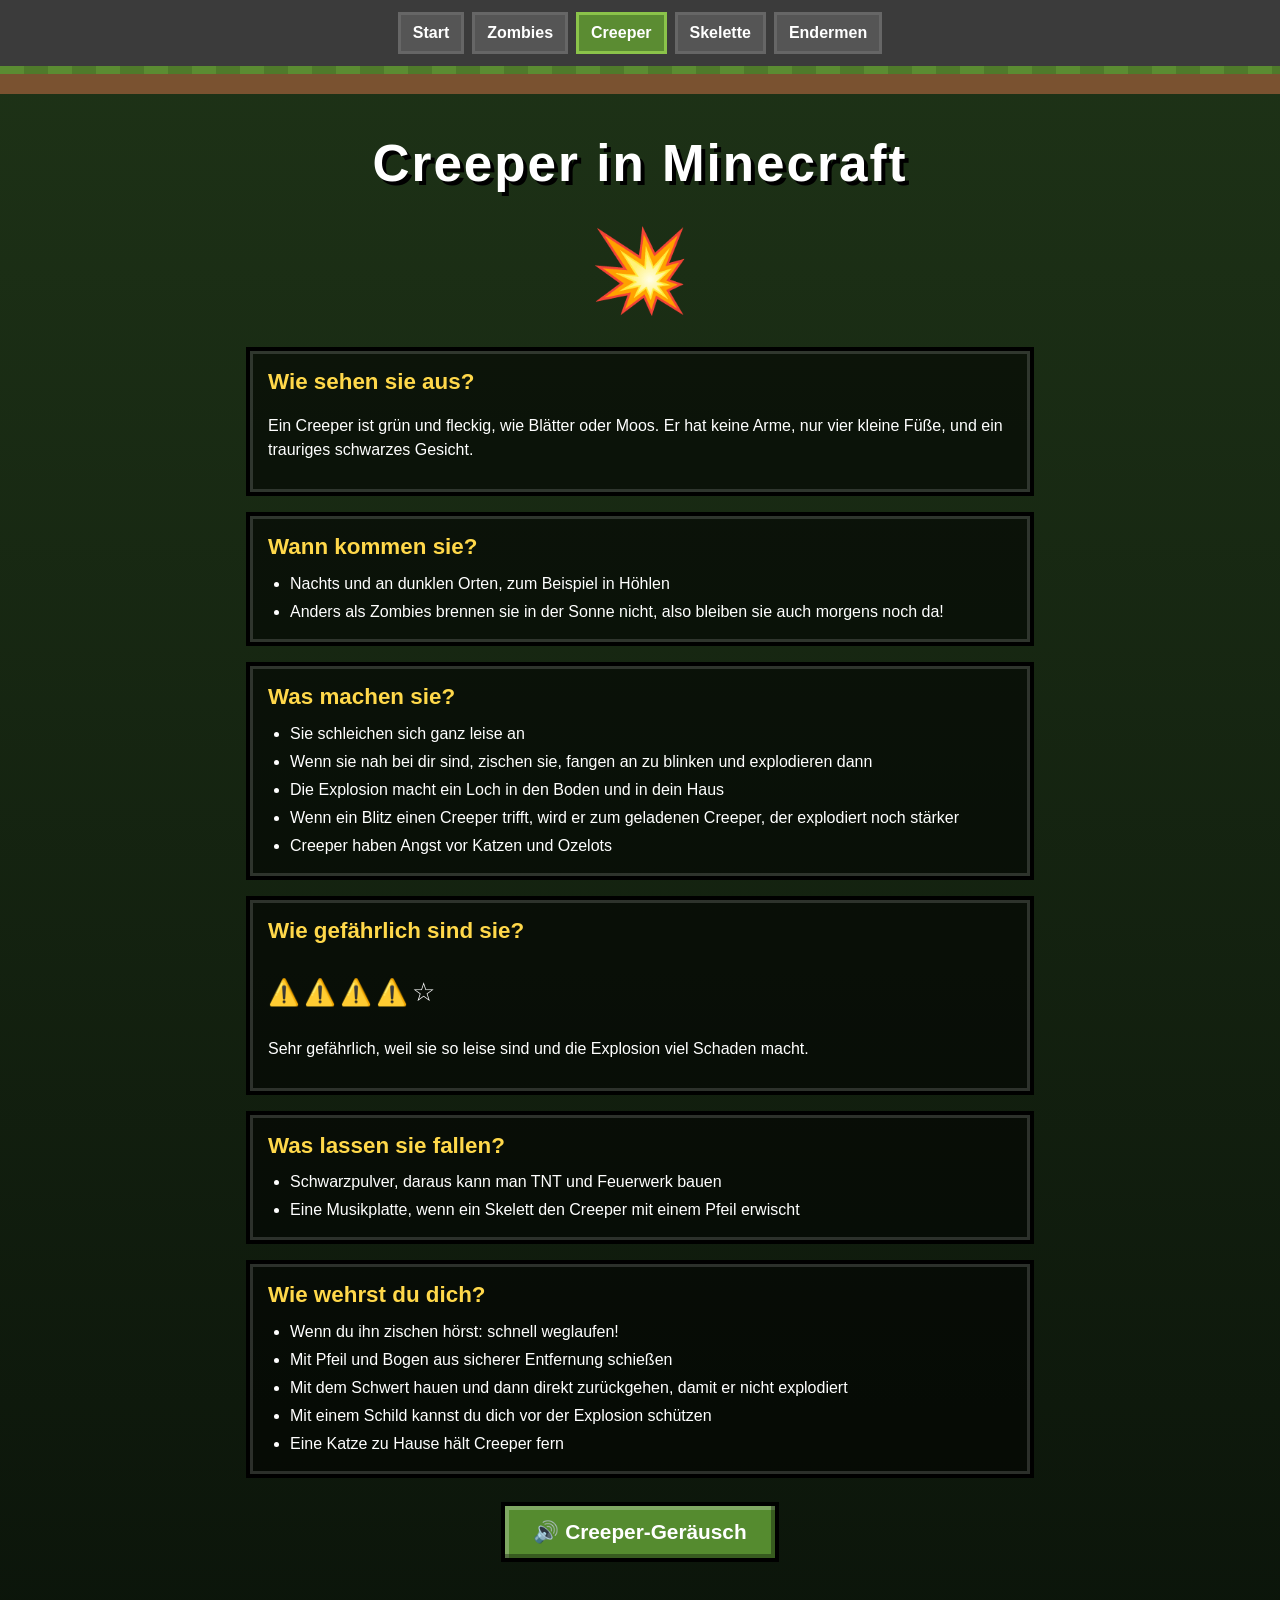
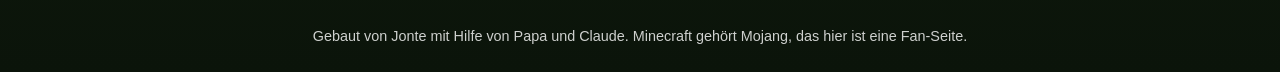
==== creeper.html @ ee716c89 "Mob-Seiten: Start, Zombies, Creeper, Skelette, Endermen mit Geräusch-Knöpfen Co-Authored-By: Claude " ====
<!DOCTYPE html>
<html lang="de">
<head>
  <meta charset="UTF-8">
  <meta name="viewport" content="width=device-width, initial-scale=1">
  <title>Creeper</title>
  <link rel="stylesheet" href="style.css">
  <style>body { --hintergrund-oben: #1e3317; --hintergrund-unten: #0b140a; --knopf: #558b2f; }</style>
</head>
<body>
  <nav>
    <a href="index.html">Start</a>
    <a href="zombie.html">Zombies</a>
    <a href="creeper.html" class="aktiv">Creeper</a>
    <a href="skelett.html">Skelette</a>
    <a href="enderman.html">Endermen</a>
  </nav>
  <div class="boden"></div>

  <main>
    <h1>Creeper in Minecraft</h1>
    <div class="grosses-zeichen">💥</div>

    <div class="kasten">
      <h2>Wie sehen sie aus?</h2>
      <p>Ein Creeper ist grün und fleckig, wie Blätter oder Moos. Er hat keine Arme, nur vier kleine Füße, und ein trauriges schwarzes Gesicht.</p>
    </div>

    <div class="kasten">
      <h2>Wann kommen sie?</h2>
      <ul>
        <li>Nachts und an dunklen Orten, zum Beispiel in Höhlen</li>
        <li>Anders als Zombies brennen sie in der Sonne nicht, also bleiben sie auch morgens noch da!</li>
      </ul>
    </div>

    <div class="kasten">
      <h2>Was machen sie?</h2>
      <ul>
        <li>Sie schleichen sich ganz leise an</li>
        <li>Wenn sie nah bei dir sind, zischen sie, fangen an zu blinken und explodieren dann</li>
        <li>Die Explosion macht ein Loch in den Boden und in dein Haus</li>
        <li>Wenn ein Blitz einen Creeper trifft, wird er zum geladenen Creeper, der explodiert noch stärker</li>
        <li>Creeper haben Angst vor Katzen und Ozelots</li>
      </ul>
    </div>

    <div class="kasten">
      <h2>Wie gefährlich sind sie?</h2>
      <p class="gefahr">⚠️⚠️⚠️⚠️☆</p>
      <p>Sehr gefährlich, weil sie so leise sind und die Explosion viel Schaden macht.</p>
    </div>

    <div class="kasten">
      <h2>Was lassen sie fallen?</h2>
      <ul>
        <li>Schwarzpulver, daraus kann man TNT und Feuerwerk bauen</li>
        <li>Eine Musikplatte, wenn ein Skelett den Creeper mit einem Pfeil erwischt</li>
      </ul>
    </div>

    <div class="kasten">
      <h2>Wie wehrst du dich?</h2>
      <ul>
        <li>Wenn du ihn zischen hörst: schnell weglaufen!</li>
        <li>Mit Pfeil und Bogen aus sicherer Entfernung schießen</li>
        <li>Mit dem Schwert hauen und dann direkt zurückgehen, damit er nicht explodiert</li>
        <li>Mit einem Schild kannst du dich vor der Explosion schützen</li>
        <li>Eine Katze zu Hause hält Creeper fern</li>
      </ul>
    </div>

    <button class="knopf" onclick="creeperGeraeusch()">🔊 Creeper-Geräusch</button>
  </main>

  <footer>Gebaut von Jonte mit Hilfe von Papa und Claude. Minecraft gehört Mojang, das hier ist eine Fan-Seite.</footer>
  <script src="geraeusche.js"></script>
</body>
</html>
---- style.css ----
:root {
  --gras: #5b8c32;
  --erde: #7a5230;
  --stein: #3b3b3b;
  --text: #ffffff;
  --kasten: rgba(0, 0, 0, 0.55);
  --akzent: #ffd84a;
}

* { box-sizing: border-box; }

body {
  margin: 0;
  font-family: "Trebuchet MS", Verdana, sans-serif;
  color: var(--text);
  background: linear-gradient(var(--hintergrund-oben, #1b2a4a), var(--hintergrund-unten, #0d1424));
  min-height: 100vh;
  line-height: 1.5;
}

.boden {
  height: 28px;
  background: repeating-linear-gradient(90deg, var(--gras) 0 24px, #4f7a2b 24px 48px);
  border-bottom: 20px solid var(--erde);
}

nav {
  display: flex;
  flex-wrap: wrap;
  gap: 8px;
  justify-content: center;
  padding: 12px 16px;
  background: var(--stein);
}

nav a {
  color: var(--text);
  text-decoration: none;
  padding: 6px 12px;
  border: 3px solid #666;
  background: #555;
  font-weight: bold;
}

nav a:hover, nav a.aktiv { background: var(--gras); border-color: #8bc34a; }

main { max-width: 820px; margin: 0 auto; padding: 16px; }

h1 {
  text-align: center;
  font-size: clamp(2rem, 7vw, 3.2rem);
  margin: 16px 0 4px;
  text-shadow: 4px 4px 0 #000;
  letter-spacing: 2px;
}

.untertitel { text-align: center; font-size: 1.15rem; margin: 0 0 20px; }

.grosses-zeichen { text-align: center; font-size: 5rem; margin: 8px 0; }

.kasten {
  background: var(--kasten);
  border: 4px solid #000;
  box-shadow: inset 0 0 0 3px rgba(255, 255, 255, 0.15);
  padding: 14px 18px;
  margin: 16px 0;
}

.kasten h2 { margin: 0 0 8px; color: var(--akzent); font-size: 1.4rem; }
.kasten ul { margin: 0; padding-left: 22px; }
.kasten li { margin: 4px 0; }

.gefahr { font-size: 1.6rem; letter-spacing: 4px; }

.knopf {
  display: block;
  margin: 24px auto;
  padding: 14px 28px;
  font-size: 1.3rem;
  font-weight: bold;
  font-family: inherit;
  color: #fff;
  background: var(--knopf, #2e7d32);
  border: 4px solid #000;
  box-shadow: inset -4px -4px 0 rgba(0,0,0,0.35), inset 4px 4px 0 rgba(255,255,255,0.25);
  cursor: pointer;
}

.knopf:active { transform: translateY(3px); }

.kacheln {
  display: grid;
  grid-template-columns: repeat(auto-fit, minmax(160px, 1fr));
  gap: 16px;
  margin: 24px 0;
}

.kachel {
  display: block;
  text-align: center;
  text-decoration: none;
  color: #fff;
  padding: 20px 10px;
  border: 4px solid #000;
  box-shadow: inset -5px -5px 0 rgba(0,0,0,0.35), inset 5px 5px 0 rgba(255,255,255,0.2);
  font-size: 1.3rem;
  font-weight: bold;
  transition: transform 0.1s;
}

.kachel:hover { transform: scale(1.05); }
.kachel span { display: block; font-size: 3.5rem; }

footer { text-align: center; padding: 24px 16px; font-size: 0.9rem; opacity: 0.8; }
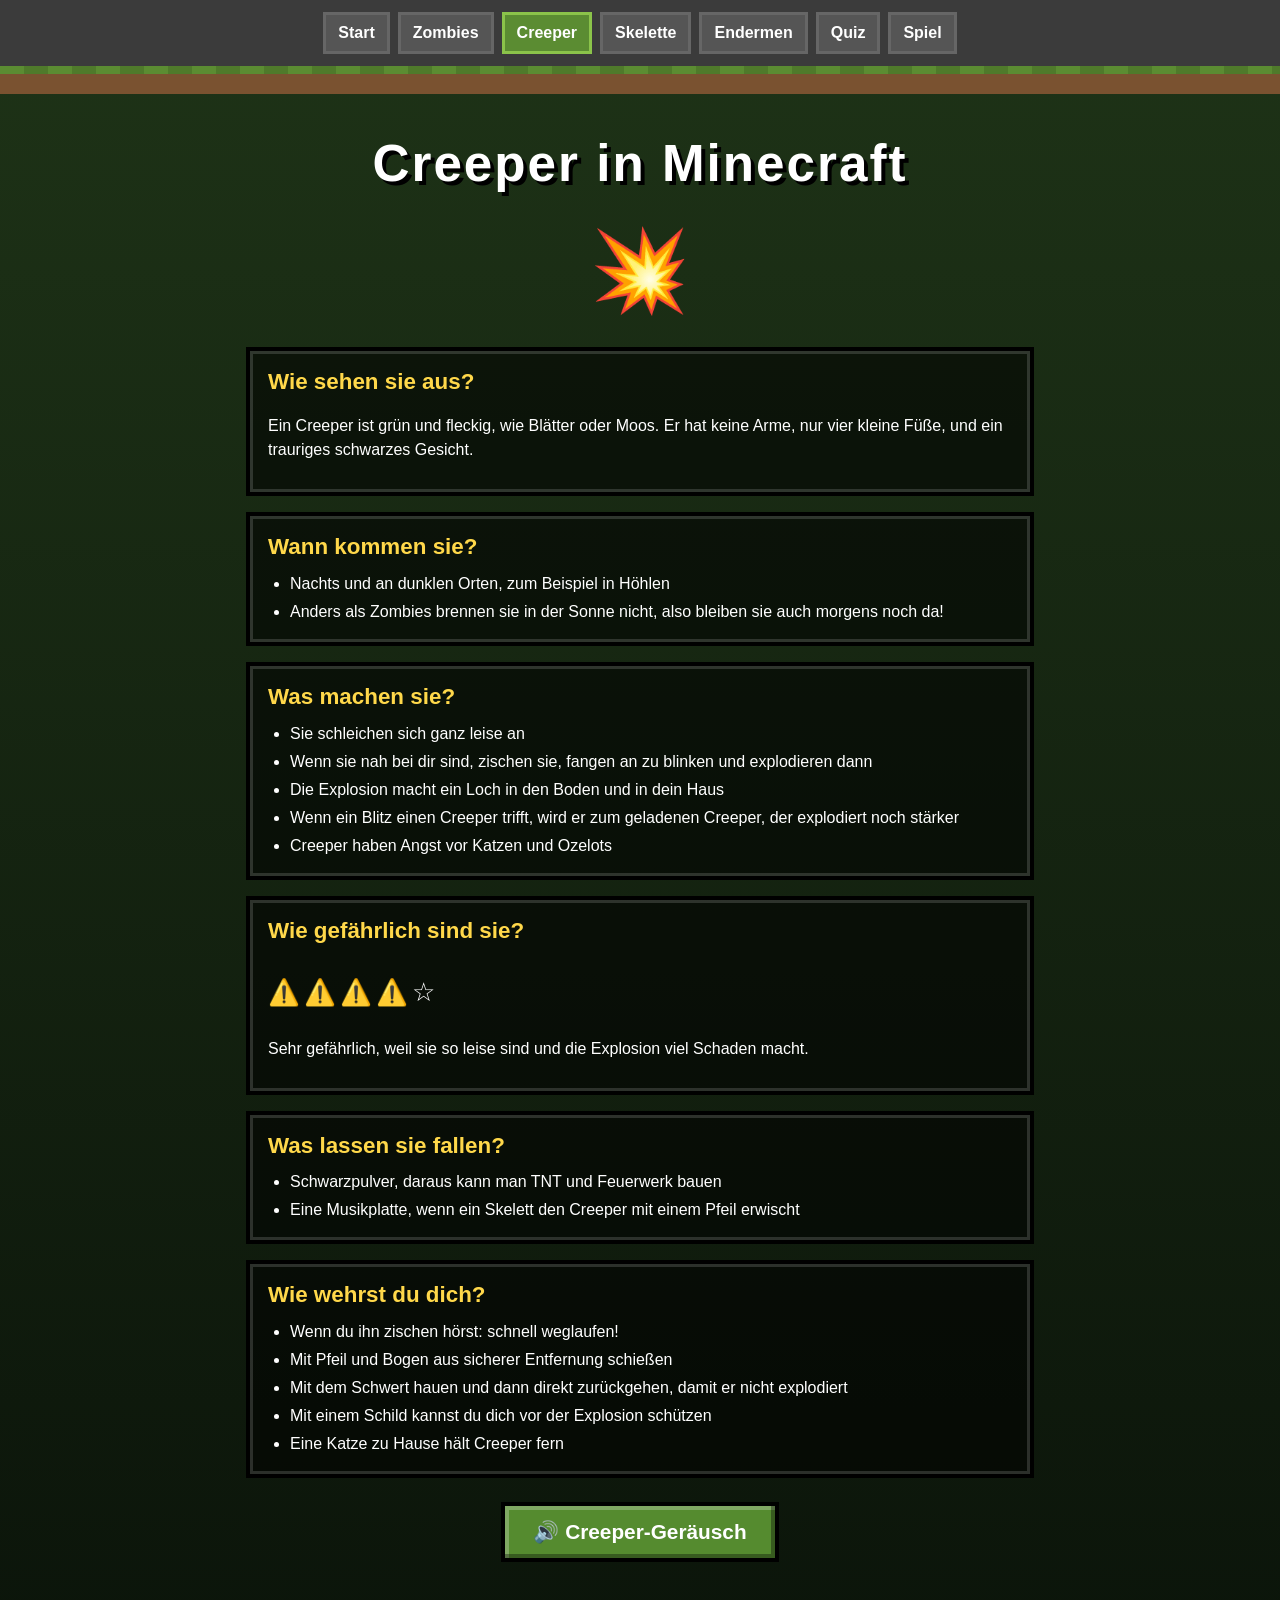
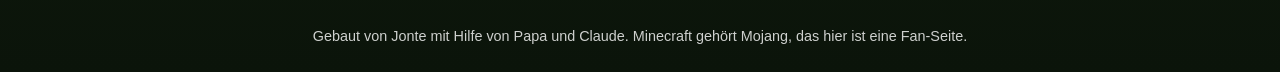
==== commit 1e454974: "Mob-Quiz mit drei Stufen und Mob-Kampf-Spiel - quiz.html: Einfach, Mittel, Schwer mit je 8 kurzen Fr" ====
--- a/creeper.html
+++ b/creeper.html
@@ -14,6 +14,8 @@
     <a href="creeper.html" class="aktiv">Creeper</a>
     <a href="skelett.html">Skelette</a>
     <a href="enderman.html">Endermen</a>
+    <a href="quiz.html">Quiz</a>
+    <a href="spiel.html">Spiel</a>
   </nav>
   <div class="boden"></div>
 
